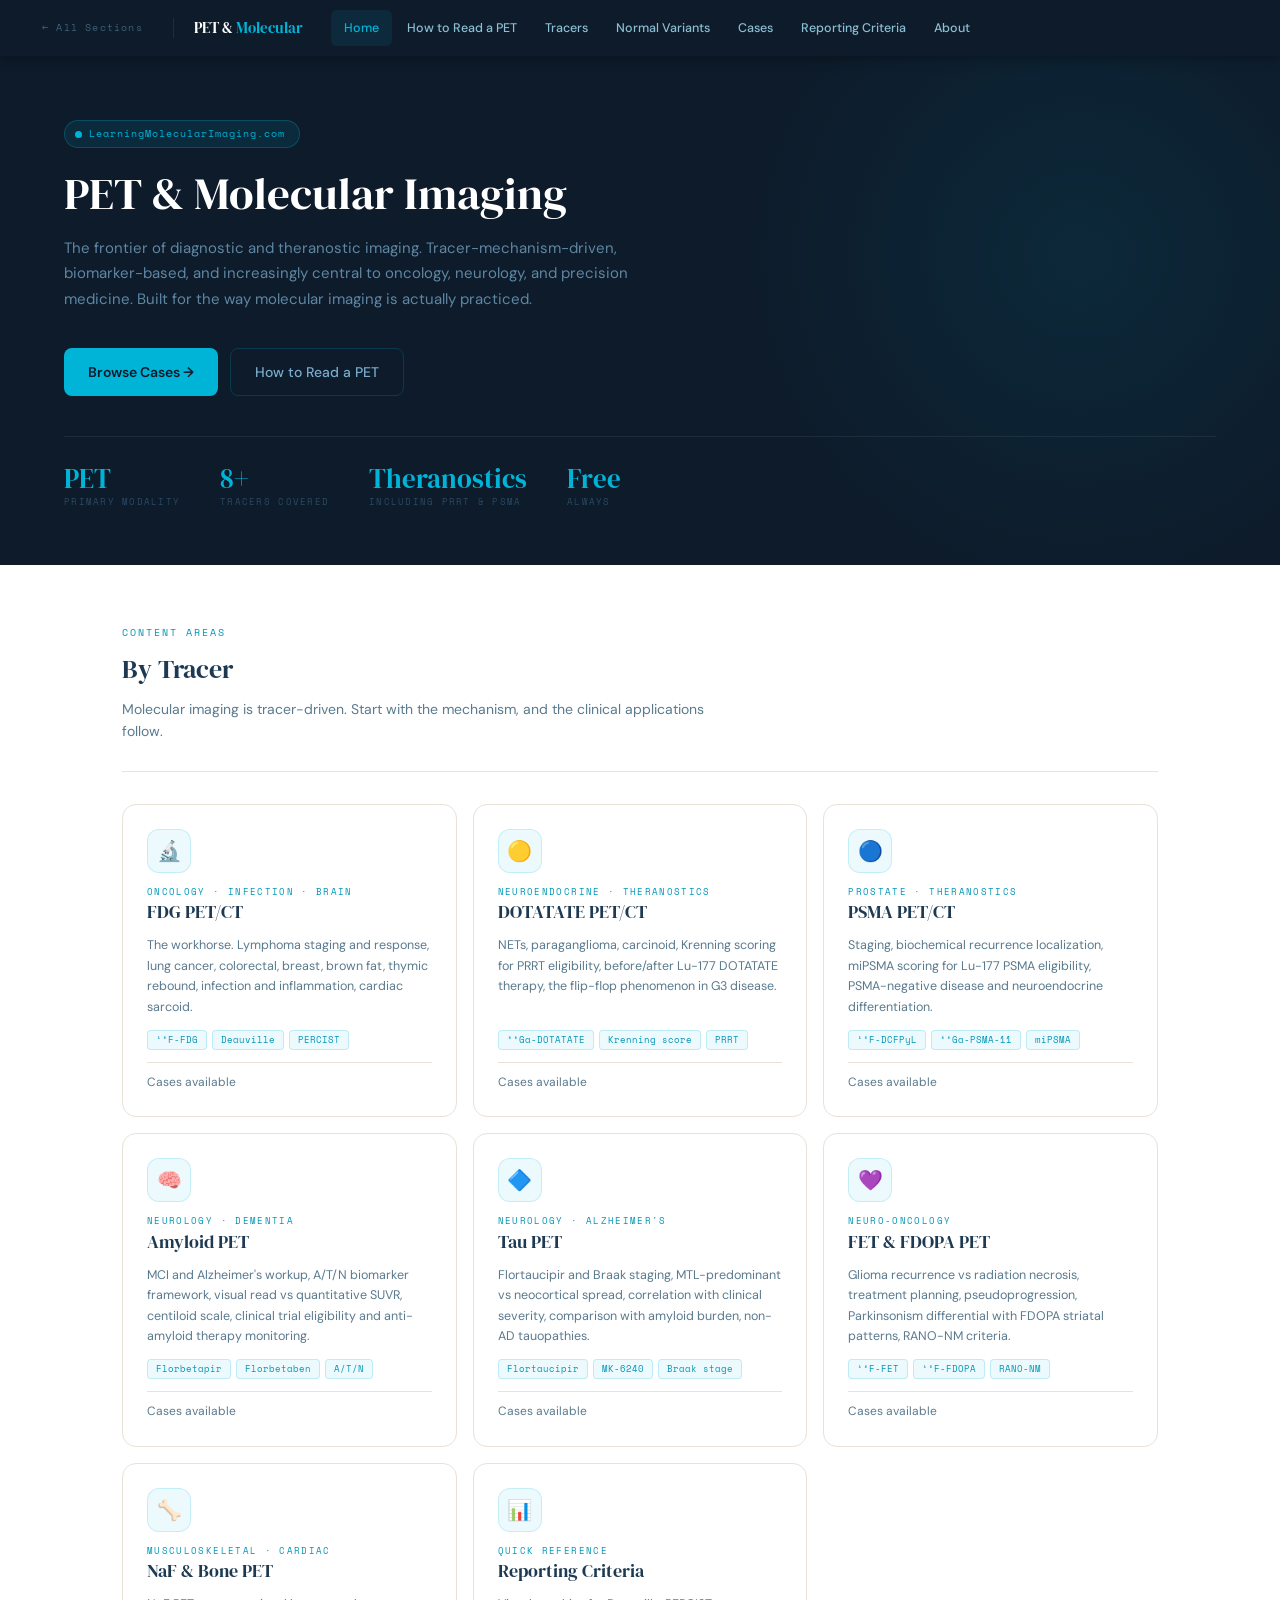
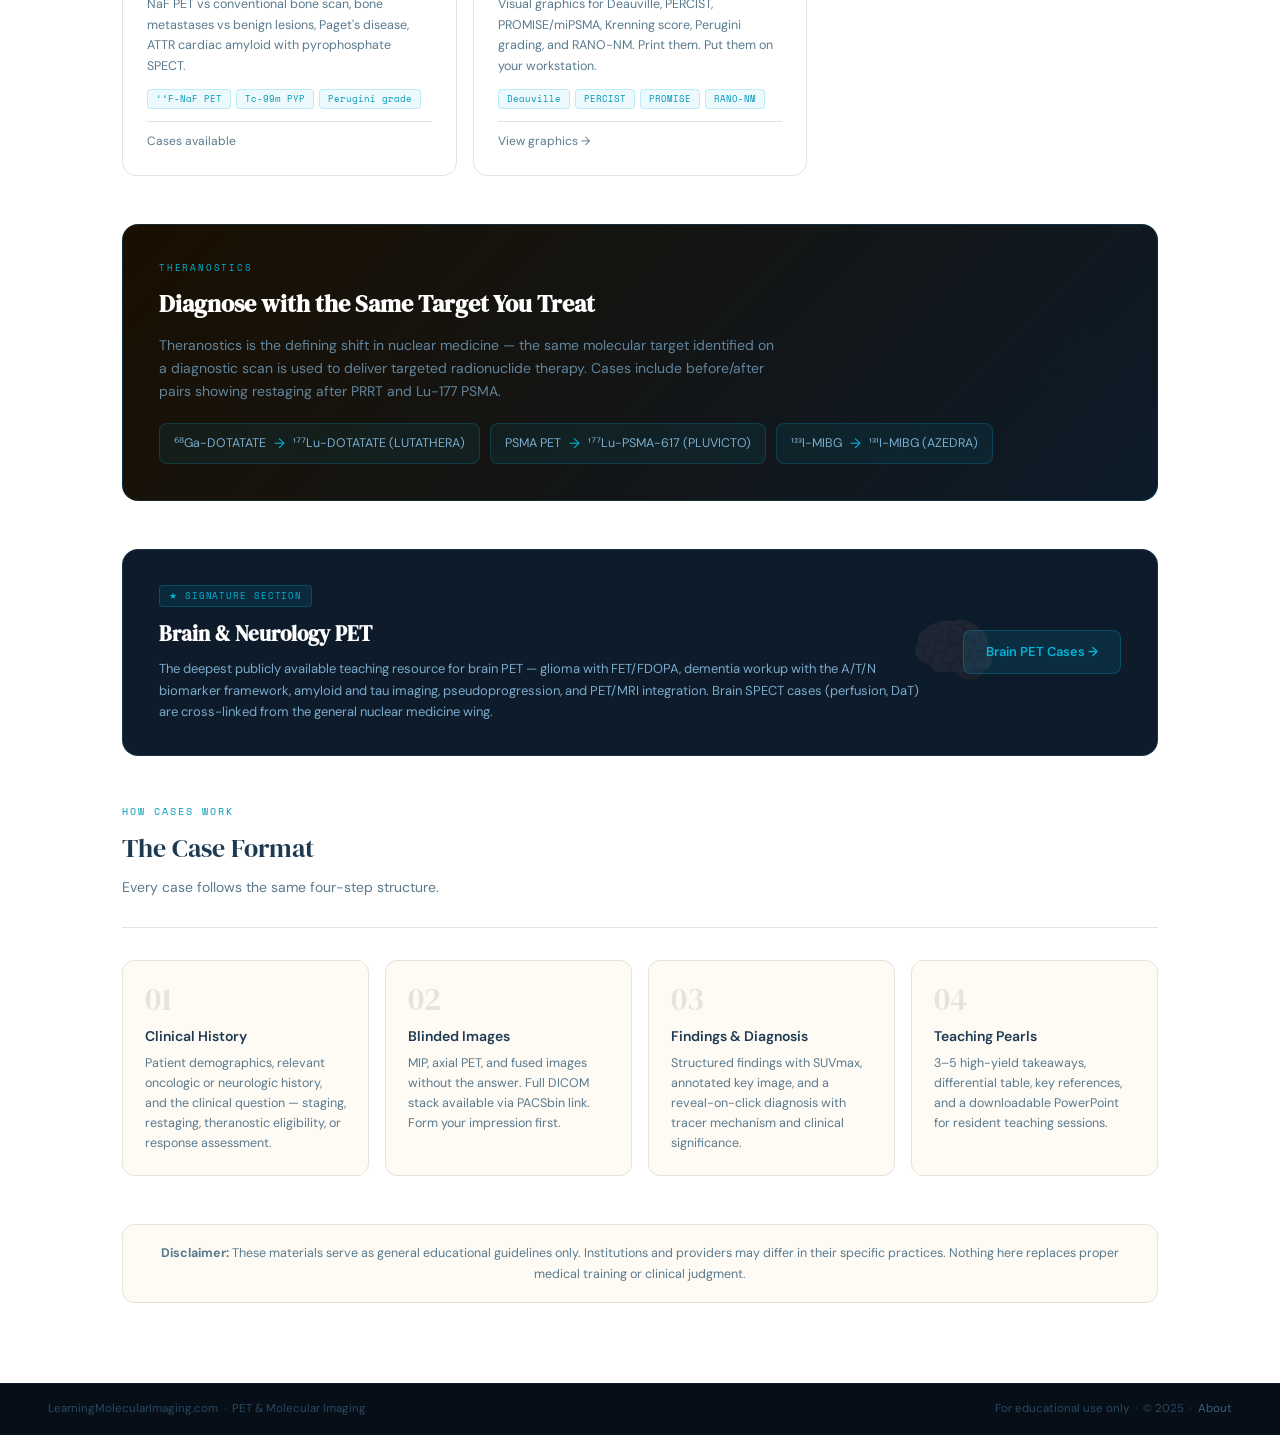
==== molecular/index.html @ b7104711 "new files" ====
<!DOCTYPE html>
<html lang="en">
<head>
<meta charset="UTF-8">
<meta name="viewport" content="width=device-width, initial-scale=1.0">
<title>PET & Molecular Imaging | LearningMolecularImaging.com</title>
<meta name="description" content="Case-based education in PET and molecular imaging — FDG, DOTATATE, PSMA, amyloid, tau, brain PET, and theranostics.">
<link href="https://fonts.googleapis.com/css2?family=DM+Serif+Display:ital@0;1&family=DM+Sans:ital,wght@0,300;0,400;0,500;0,600;1,300&family=Space+Mono:wght@400;700&display=swap" rel="stylesheet">
<style>
*, *::before, *::after { box-sizing: border-box; margin: 0; padding: 0; }

:root {
  --teal:   #00B4D8;
  --teal2:  #0096B7;
  --teal3:  #006E8A;
  --navy:   #0D1B2A;
  --navy2:  #0a1520;
  --white:  #FFFFFF;
  --off:    #FEFAF4;
  --slate:  #1E3A52;
  --mid:    #5A7A8E;
  --light:  #D1DDE6;
  --border: #E8E2D8;
  --teal:   #00B4D8;
}

body {
  font-family: 'DM Sans', sans-serif;
  background: var(--white);
  color: var(--slate);
  font-size: 15px;
  line-height: 1.6;
}

/* ── Nav ─────────────────────────────────────────────────── */
.nav {
  background: var(--navy);
  padding: 0 32px;
  display: flex;
  align-items: center;
  height: 56px;
  position: sticky;
  top: 0;
  z-index: 200;
  box-shadow: 0 2px 12px rgba(0,0,0,0.35);
}
.nav-back {
  font-family: 'Space Mono', monospace;
  font-size: 10px;
  letter-spacing: 0.12em;
  color: #3D6178;
  text-decoration: none;
  display: flex;
  align-items: center;
  gap: 6px;
  margin-right: 20px;
  padding: 6px 10px;
  border-radius: 6px;
  transition: color 0.15s, background 0.15s;
  white-space: nowrap;
}
.nav-back:hover { color: var(--teal); background: rgba(0,180,216,0.08); }
.nav-divider { width: 1px; height: 20px; background: rgba(255,255,255,0.08); margin-right: 20px; }
.nav-logo {
  font-family: 'DM Serif Display', serif;
  font-size: 15px;
  color: var(--white);
  text-decoration: none;
  margin-right: 28px;
  white-space: nowrap;
}
.nav-logo span { color: var(--teal); }
.nav-links { display: flex; list-style: none; gap: 2px; flex: 1; }
.nav-links a {
  display: block;
  padding: 8px 13px;
  font-size: 12.5px;
  font-weight: 500;
  color: #8BBFD4;
  text-decoration: none;
  border-radius: 6px;
  white-space: nowrap;
  transition: background 0.15s, color 0.15s;
}
.nav-links a:hover  { background: rgba(255,255,255,0.08); color: var(--white); }
.nav-links a.active { color: var(--teal); background: rgba(0,180,216,0.1); }

/* ── Hero ─────────────────────────────────────────────────── */
.hero {
  background: var(--navy);
  padding: 64px 64px 56px;
  position: relative;
  overflow: hidden;
}
.hero::before {
  content: '';
  position: absolute;
  width: 700px; height: 700px;
  border-radius: 50%;
  background: radial-gradient(circle, rgba(0,180,216,0.09) 0%, transparent 70%);
  right: -150px; top: -150px;
  pointer-events: none;
}

.hero-tag {
  display: inline-flex;
  align-items: center;
  gap: 7px;
  background: rgba(0,180,216,0.1);
  border: 1px solid rgba(0,180,216,0.25);
  border-radius: 100px;
  padding: 5px 14px 5px 10px;
  font-family: 'Space Mono', monospace;
  font-size: 10px;
  letter-spacing: 0.1em;
  color: var(--teal);
  margin-bottom: 20px;
}
.tag-dot {
  width: 7px; height: 7px;
  border-radius: 50%;
  background: var(--teal);
  animation: pulse 2.5s infinite;
}
@keyframes pulse { 0%,100%{opacity:1} 50%{opacity:0.3} }

.hero h1 {
  font-family: 'DM Serif Display', serif;
  font-size: clamp(2rem, 3.5vw, 3rem);
  font-weight: 400;
  color: var(--white);
  line-height: 1.15;
  margin-bottom: 16px;
  max-width: 660px;
}

.hero-sub {
  font-size: 15px;
  color: #7AABCC;
  opacity: 0.75;
  line-height: 1.7;
  margin-bottom: 36px;
  max-width: 580px;
}

.hero-ctas { display: flex; gap: 12px; flex-wrap: wrap; margin-bottom: 40px; }

.btn-primary {
  display: inline-flex;
  align-items: center;
  gap: 8px;
  background: var(--teal);
  color: var(--navy);
  padding: 12px 24px;
  border-radius: 8px;
  font-weight: 600;
  font-size: 14px;
  text-decoration: none;
  transition: background 0.15s, transform 0.15s;
}
.btn-primary:hover { background: #33CCEB; transform: translateY(-1px); }

.btn-secondary {
  display: inline-flex;
  align-items: center;
  gap: 8px;
  background: transparent;
  color: #7AABCC;
  padding: 12px 24px;
  border-radius: 8px;
  font-weight: 500;
  font-size: 14px;
  text-decoration: none;
  border: 1.5px solid rgba(0,180,216,0.2);
  transition: border-color 0.15s, color 0.15s;
}
.btn-secondary:hover { border-color: var(--teal); color: var(--white); }

.hero-stats {
  display: flex;
  gap: 40px;
  padding-top: 28px;
  border-top: 1px solid rgba(255,255,255,0.07);
  flex-wrap: wrap;
}
.stat-num {
  font-family: 'DM Serif Display', serif;
  font-size: 1.7rem;
  color: var(--teal);
  line-height: 1;
  margin-bottom: 2px;
}
.stat-label {
  font-family: 'Space Mono', monospace;
  font-size: 9px;
  letter-spacing: 0.14em;
  text-transform: uppercase;
  color: #2A4A62;
}

/* ── Content ──────────────────────────────────────────────── */
.content {
  max-width: 1100px;
  margin: 0 auto;
  padding: 60px 32px 80px;
}

.section-eyebrow {
  font-family: 'Space Mono', monospace;
  font-size: 10px;
  letter-spacing: 0.2em;
  text-transform: uppercase;
  color: var(--teal2);
  margin-bottom: 8px;
}
.section-title {
  font-family: 'DM Serif Display', serif;
  font-size: 1.6rem;
  font-weight: 400;
  color: var(--slate);
  margin-bottom: 8px;
}
.section-sub { font-size: 14px; color: var(--mid); margin-bottom: 28px; max-width: 600px; }
.section-rule { height: 1px; background: var(--border); margin-bottom: 32px; }

/* ── Tracer cards ─────────────────────────────────────────── */
.tracers-grid {
  display: grid;
  grid-template-columns: repeat(auto-fill, minmax(280px, 1fr));
  gap: 16px;
  margin-bottom: 48px;
}

.tracer-card {
  background: var(--white);
  border: 1.5px solid var(--border);
  border-radius: 14px;
  padding: 24px;
  text-decoration: none;
  color: inherit;
  display: flex;
  flex-direction: column;
  gap: 12px;
  transition: all 0.2s;
  position: relative;
  overflow: hidden;
}
.tracer-card::before {
  content: '';
  position: absolute;
  top: 0; left: 0; right: 0;
  height: 3px;
  background: var(--teal);
  opacity: 0;
  transition: opacity 0.2s;
}
.tracer-card:hover {
  transform: translateY(-2px);
  box-shadow: 0 6px 24px rgba(0,0,0,0.08);
  border-color: var(--teal);
}
.tracer-card:hover::before { opacity: 1; }

.tracer-icon {
  width: 44px; height: 44px;
  border-radius: 12px;
  background: rgba(0,180,216,0.07);
  border: 1px solid rgba(0,180,216,0.18);
  display: flex;
  align-items: center;
  justify-content: center;
  font-size: 20px;
}
.tracer-label {
  font-family: 'Space Mono', monospace;
  font-size: 9px;
  letter-spacing: 0.15em;
  text-transform: uppercase;
  color: var(--teal2);
  margin-bottom: 2px;
}
.tracer-name {
  font-family: 'DM Serif Display', serif;
  font-size: 1.1rem;
  color: var(--slate);
  line-height: 1.25;
}
.tracer-desc {
  font-size: 12.5px;
  color: var(--mid);
  line-height: 1.65;
  flex: 1;
}
.tracer-chips { display: flex; flex-wrap: wrap; gap: 5px; }
.chip {
  font-family: 'Space Mono', monospace;
  font-size: 9px;
  padding: 2px 8px;
  border-radius: 4px;
  background: rgba(0,180,216,0.07);
  color: var(--teal2);
  border: 1px solid rgba(0,180,216,0.2);
}
.tracer-footer {
  display: flex;
  justify-content: space-between;
  align-items: center;
  padding-top: 10px;
  border-top: 1px solid var(--border);
  font-size: 12px;
  color: var(--mid);
}
.tracer-arrow { color: var(--teal); opacity: 0; transition: opacity 0.2s, transform 0.2s; }
.tracer-card:hover .tracer-arrow { opacity: 1; transform: translateX(3px); }

/* ── Theranostics banner ──────────────────────────────────── */
.theranostics-banner {
  background: linear-gradient(135deg, #1a0f00 0%, #0D1B2A 100%);
  border-radius: 16px;
  padding: 36px;
  margin-bottom: 48px;
  border: 1px solid rgba(0,180,216,0.15);
  position: relative;
  overflow: hidden;
}
.theranostics-banner::after {
  content: '⚛';
  position: absolute;
  right: 36px; top: 50%;
  transform: translateY(-50%);
  font-size: 100px;
  opacity: 0.05;
  pointer-events: none;
}
.banner-eyebrow {
  font-family: 'Space Mono', monospace;
  font-size: 9px;
  letter-spacing: 0.2em;
  text-transform: uppercase;
  color: var(--teal);
  margin-bottom: 10px;
}
.theranostics-banner h3 {
  font-family: 'DM Serif Display', serif;
  font-size: 1.5rem;
  color: var(--white);
  margin-bottom: 10px;
}
.theranostics-banner p {
  font-size: 14px;
  color: #7AABCC;
  opacity: 0.75;
  line-height: 1.65;
  max-width: 620px;
  margin-bottom: 20px;
}
.theranostics-pairs {
  display: flex;
  flex-wrap: wrap;
  gap: 10px;
}
.pair-chip {
  display: flex;
  align-items: center;
  gap: 8px;
  background: rgba(0,180,216,0.08);
  border: 1px solid rgba(0,180,216,0.2);
  border-radius: 8px;
  padding: 8px 14px;
  font-size: 12.5px;
  color: #7AABCC;
}
.pair-arrow { color: var(--teal); font-size: 14px; }

/* ── Signature: Brain ─────────────────────────────────────── */
.brain-callout {
  background: var(--navy);
  border-radius: 16px;
  padding: 32px 36px;
  margin-bottom: 48px;
  display: grid;
  grid-template-columns: 1fr auto;
  gap: 24px;
  align-items: center;
  border: 1px solid rgba(125,211,252,0.12);
  position: relative;
  overflow: hidden;
}
.brain-callout::after {
  content: '🧠';
  position: absolute;
  right: 160px; top: 50%;
  transform: translateY(-50%);
  font-size: 70px;
  opacity: 0.07;
  pointer-events: none;
}
.brain-sig {
  display: inline-flex;
  align-items: center;
  gap: 5px;
  background: rgba(0,180,216,0.1);
  border: 1px solid rgba(0,180,216,0.25);
  color: var(--teal);
  font-family: 'Space Mono', monospace;
  font-size: 9px;
  letter-spacing: 0.1em;
  text-transform: uppercase;
  padding: 3px 9px;
  border-radius: 4px;
  margin-bottom: 10px;
}
.brain-callout h3 {
  font-family: 'DM Serif Display', serif;
  font-size: 1.3rem;
  color: var(--white);
  margin-bottom: 8px;
}
.brain-callout p { font-size: 13px; color: #7AABCC; line-height: 1.65; }
.brain-btn {
  display: inline-flex;
  align-items: center;
  gap: 8px;
  background: rgba(0,180,216,0.12);
  border: 1px solid rgba(0,180,216,0.25);
  color: var(--teal);
  padding: 11px 22px;
  border-radius: 8px;
  font-size: 13px;
  font-weight: 600;
  text-decoration: none;
  white-space: nowrap;
  flex-shrink: 0;
  transition: background 0.15s;
}
.brain-btn:hover { background: rgba(0,180,216,0.22); }

/* ── How it works ─────────────────────────────────────────── */
.how-grid {
  display: grid;
  grid-template-columns: repeat(4, 1fr);
  gap: 16px;
  margin-bottom: 48px;
}
.how-card {
  background: var(--off);
  border: 1px solid var(--border);
  border-radius: 12px;
  padding: 22px;
}
.how-num {
  font-family: 'DM Serif Display', serif;
  font-size: 2rem;
  color: var(--border);
  line-height: 1;
  margin-bottom: 10px;
}
.how-title { font-size: 14px; font-weight: 600; color: var(--slate); margin-bottom: 6px; }
.how-desc { font-size: 12.5px; color: var(--mid); line-height: 1.6; }

/* ── Disclaimer + footer ──────────────────────────────────── */
.disclaimer {
  background: var(--off);
  border: 1px solid var(--border);
  border-radius: 12px;
  padding: 18px 24px;
  font-size: 12.5px;
  color: var(--mid);
  line-height: 1.65;
  text-align: center;
}
.footer {
  background: #060e17;
  padding: 16px 48px;
  font-size: 11.5px;
  color: #2A4A62;
  border-top: 1px solid #0d1b2a;
  display: flex;
  justify-content: space-between;
  align-items: center;
  flex-wrap: wrap;
  gap: 8px;
}
.footer a { color: #3D6178; text-decoration: none; }
.footer a:hover { color: var(--teal); }

@media (max-width: 780px) {
  .hero { padding: 48px 20px 40px; }
  .content { padding: 40px 16px 60px; }
  .how-grid { grid-template-columns: 1fr 1fr; }
  .brain-callout { grid-template-columns: 1fr; }
  .nav-links { display: none; }
}
</style>
</head>
<body>

<!-- Nav -->
<nav class="nav">
  <a href="../index.html" class="nav-back">← All Sections</a>
  <div class="nav-divider"></div>
  <a href="index.html" class="nav-logo">PET &amp; <span>Molecular</span></a>
  <ul class="nav-links">
    <li><a href="index.html" class="active">Home</a></li>
    <li><a href="how-to-read-a-pet.html">How to Read a PET</a></li>
    <li><a href="tracers.html">Tracers</a></li>
    <li><a href="normal-variants.html">Normal Variants</a></li>
    <li><a href="cases/index.html">Cases</a></li>
    <li><a href="reporting-criteria.html">Reporting Criteria</a></li>
    <li><a href="../about.html">About</a></li>
  </ul>
</nav>

<!-- Hero -->
<div class="hero">
  <div class="hero-tag">
    <span class="tag-dot"></span>
    LearningMolecularImaging.com
  </div>
  <h1>PET &amp; Molecular Imaging</h1>
  <p class="hero-sub">
    The frontier of diagnostic and theranostic imaging. Tracer-mechanism-driven,
    biomarker-based, and increasingly central to oncology, neurology, and precision medicine.
    Built for the way molecular imaging is actually practiced.
  </p>
  <div class="hero-ctas">
    <a href="cases/index.html" class="btn-primary">Browse Cases →</a>
    <a href="how-to-read-a-pet.html" class="btn-secondary">How to Read a PET</a>
  </div>
  <div class="hero-stats">
    <div>
      <div class="stat-num">PET</div>
      <div class="stat-label">Primary modality</div>
    </div>
    <div>
      <div class="stat-num">8+</div>
      <div class="stat-label">Tracers covered</div>
    </div>
    <div>
      <div class="stat-num">Theranostics</div>
      <div class="stat-label">Including PRRT &amp; PSMA</div>
    </div>
    <div>
      <div class="stat-num">Free</div>
      <div class="stat-label">Always</div>
    </div>
  </div>
</div>

<!-- Content -->
<div class="content">

  <!-- Tracers -->
  <div class="section-eyebrow">Content Areas</div>
  <div class="section-title">By Tracer</div>
  <p class="section-sub">Molecular imaging is tracer-driven. Start with the mechanism, and the clinical applications follow.</p>
  <div class="section-rule"></div>

  <div class="tracers-grid">

    <a href="cases/index.html?tracer=FDG" class="tracer-card">
      <div class="tracer-icon">🔬</div>
      <div>
        <div class="tracer-label">Oncology · Infection · Brain</div>
        <div class="tracer-name">FDG PET/CT</div>
      </div>
      <div class="tracer-desc">The workhorse. Lymphoma staging and response, lung cancer, colorectal, breast, brown fat, thymic rebound, infection and inflammation, cardiac sarcoid.</div>
      <div class="tracer-chips">
        <span class="chip">¹⁸F-FDG</span>
        <span class="chip">Deauville</span>
        <span class="chip">PERCIST</span>
      </div>
      <div class="tracer-footer">
        <span>Cases available</span>
        <span class="tracer-arrow">→</span>
      </div>
    </a>

    <a href="cases/index.html?tracer=DOTATATE" class="tracer-card">
      <div class="tracer-icon">🟡</div>
      <div>
        <div class="tracer-label">Neuroendocrine · Theranostics</div>
        <div class="tracer-name">DOTATATE PET/CT</div>
      </div>
      <div class="tracer-desc">NETs, paraganglioma, carcinoid, Krenning scoring for PRRT eligibility, before/after Lu-177 DOTATATE therapy, the flip-flop phenomenon in G3 disease.</div>
      <div class="tracer-chips">
        <span class="chip">⁶⁸Ga-DOTATATE</span>
        <span class="chip">Krenning score</span>
        <span class="chip">PRRT</span>
      </div>
      <div class="tracer-footer">
        <span>Cases available</span>
        <span class="tracer-arrow">→</span>
      </div>
    </a>

    <a href="cases/index.html?tracer=PSMA" class="tracer-card">
      <div class="tracer-icon">🔵</div>
      <div>
        <div class="tracer-label">Prostate · Theranostics</div>
        <div class="tracer-name">PSMA PET/CT</div>
      </div>
      <div class="tracer-desc">Staging, biochemical recurrence localization, miPSMA scoring for Lu-177 PSMA eligibility, PSMA-negative disease and neuroendocrine differentiation.</div>
      <div class="tracer-chips">
        <span class="chip">¹⁸F-DCFPyL</span>
        <span class="chip">⁶⁸Ga-PSMA-11</span>
        <span class="chip">miPSMA</span>
      </div>
      <div class="tracer-footer">
        <span>Cases available</span>
        <span class="tracer-arrow">→</span>
      </div>
    </a>

    <a href="cases/index.html?tracer=Amyloid" class="tracer-card">
      <div class="tracer-icon">🧠</div>
      <div>
        <div class="tracer-label">Neurology · Dementia</div>
        <div class="tracer-name">Amyloid PET</div>
      </div>
      <div class="tracer-desc">MCI and Alzheimer's workup, A/T/N biomarker framework, visual read vs quantitative SUVR, centiloid scale, clinical trial eligibility and anti-amyloid therapy monitoring.</div>
      <div class="tracer-chips">
        <span class="chip">Florbetapir</span>
        <span class="chip">Florbetaben</span>
        <span class="chip">A/T/N</span>
      </div>
      <div class="tracer-footer">
        <span>Cases available</span>
        <span class="tracer-arrow">→</span>
      </div>
    </a>

    <a href="cases/index.html?tracer=Tau" class="tracer-card">
      <div class="tracer-icon">🔷</div>
      <div>
        <div class="tracer-label">Neurology · Alzheimer's</div>
        <div class="tracer-name">Tau PET</div>
      </div>
      <div class="tracer-desc">Flortaucipir and Braak staging, MTL-predominant vs neocortical spread, correlation with clinical severity, comparison with amyloid burden, non-AD tauopathies.</div>
      <div class="tracer-chips">
        <span class="chip">Flortaucipir</span>
        <span class="chip">MK-6240</span>
        <span class="chip">Braak stage</span>
      </div>
      <div class="tracer-footer">
        <span>Cases available</span>
        <span class="tracer-arrow">→</span>
      </div>
    </a>

    <a href="cases/index.html?tracer=FET" class="tracer-card">
      <div class="tracer-icon">💜</div>
      <div>
        <div class="tracer-label">Neuro-oncology</div>
        <div class="tracer-name">FET &amp; FDOPA PET</div>
      </div>
      <div class="tracer-desc">Glioma recurrence vs radiation necrosis, treatment planning, pseudoprogression, Parkinsonism differential with FDOPA striatal patterns, RANO-NM criteria.</div>
      <div class="tracer-chips">
        <span class="chip">¹⁸F-FET</span>
        <span class="chip">¹⁸F-FDOPA</span>
        <span class="chip">RANO-NM</span>
      </div>
      <div class="tracer-footer">
        <span>Cases available</span>
        <span class="tracer-arrow">→</span>
      </div>
    </a>

    <a href="cases/index.html?tracer=NaF" class="tracer-card">
      <div class="tracer-icon">🦴</div>
      <div>
        <div class="tracer-label">Musculoskeletal · Cardiac</div>
        <div class="tracer-name">NaF &amp; Bone PET</div>
      </div>
      <div class="tracer-desc">NaF PET vs conventional bone scan, bone metastases vs benign lesions, Paget's disease, ATTR cardiac amyloid with pyrophosphate SPECT.</div>
      <div class="tracer-chips">
        <span class="chip">¹⁸F-NaF PET</span>
        <span class="chip">Tc-99m PYP</span>
        <span class="chip">Perugini grade</span>
      </div>
      <div class="tracer-footer">
        <span>Cases available</span>
        <span class="tracer-arrow">→</span>
      </div>
    </a>

    <a href="reporting-criteria.html" class="tracer-card">
      <div class="tracer-icon">📊</div>
      <div>
        <div class="tracer-label">Quick Reference</div>
        <div class="tracer-name">Reporting Criteria</div>
      </div>
      <div class="tracer-desc">Visual graphics for Deauville, PERCIST, PROMISE/miPSMA, Krenning score, Perugini grading, and RANO-NM. Print them. Put them on your workstation.</div>
      <div class="tracer-chips">
        <span class="chip">Deauville</span>
        <span class="chip">PERCIST</span>
        <span class="chip">PROMISE</span>
        <span class="chip">RANO-NM</span>
      </div>
      <div class="tracer-footer">
        <span>View graphics →</span>
        <span class="tracer-arrow">→</span>
      </div>
    </a>

  </div>

  <!-- Theranostics banner -->
  <div class="theranostics-banner">
    <div class="banner-eyebrow">Theranostics</div>
    <h3>Diagnose with the Same Target You Treat</h3>
    <p>Theranostics is the defining shift in nuclear medicine — the same molecular target identified on a diagnostic scan is used to deliver targeted radionuclide therapy. Cases include before/after pairs showing restaging after PRRT and Lu-177 PSMA.</p>
    <div class="theranostics-pairs">
      <div class="pair-chip">⁶⁸Ga-DOTATATE <span class="pair-arrow">→</span> ¹⁷⁷Lu-DOTATATE (LUTATHERA)</div>
      <div class="pair-chip">PSMA PET <span class="pair-arrow">→</span> ¹⁷⁷Lu-PSMA-617 (PLUVICTO)</div>
      <div class="pair-chip">¹²³I-MIBG <span class="pair-arrow">→</span> ¹³¹I-MIBG (AZEDRA)</div>
    </div>
  </div>

  <!-- Brain signature -->
  <div class="brain-callout">
    <div>
      <div class="brain-sig">★ Signature Section</div>
      <h3>Brain &amp; Neurology PET</h3>
      <p>The deepest publicly available teaching resource for brain PET — glioma with FET/FDOPA, dementia workup with the A/T/N biomarker framework, amyloid and tau imaging, pseudoprogression, and PET/MRI integration. Brain SPECT cases (perfusion, DaT) are cross-linked from the general nuclear medicine wing.</p>
    </div>
    <a href="cases/index.html?system=Neurology" class="brain-btn">Brain PET Cases →</a>
  </div>

  <!-- How it works -->
  <div class="section-eyebrow">How Cases Work</div>
  <div class="section-title">The Case Format</div>
  <p class="section-sub">Every case follows the same four-step structure.</p>
  <div class="section-rule"></div>

  <div class="how-grid">
    <div class="how-card">
      <div class="how-num">01</div>
      <div class="how-title">Clinical History</div>
      <div class="how-desc">Patient demographics, relevant oncologic or neurologic history, and the clinical question — staging, restaging, theranostic eligibility, or response assessment.</div>
    </div>
    <div class="how-card">
      <div class="how-num">02</div>
      <div class="how-title">Blinded Images</div>
      <div class="how-desc">MIP, axial PET, and fused images without the answer. Full DICOM stack available via PACSbin link. Form your impression first.</div>
    </div>
    <div class="how-card">
      <div class="how-num">03</div>
      <div class="how-title">Findings &amp; Diagnosis</div>
      <div class="how-desc">Structured findings with SUVmax, annotated key image, and a reveal-on-click diagnosis with tracer mechanism and clinical significance.</div>
    </div>
    <div class="how-card">
      <div class="how-num">04</div>
      <div class="how-title">Teaching Pearls</div>
      <div class="how-desc">3–5 high-yield takeaways, differential table, key references, and a downloadable PowerPoint for resident teaching sessions.</div>
    </div>
  </div>

  <div class="disclaimer">
    <strong>Disclaimer:</strong> These materials serve as general educational guidelines only.
    Institutions and providers may differ in their specific practices.
    Nothing here replaces proper medical training or clinical judgment.
  </div>

</div>

<!-- Footer -->
<div class="footer">
  <span>LearningMolecularImaging.com &nbsp;·&nbsp; PET &amp; Molecular Imaging</span>
  <span>For educational use only &nbsp;·&nbsp; © 2025 &nbsp;·&nbsp; <a href="../about.html">About</a></span>
</div>

</body>
</html>
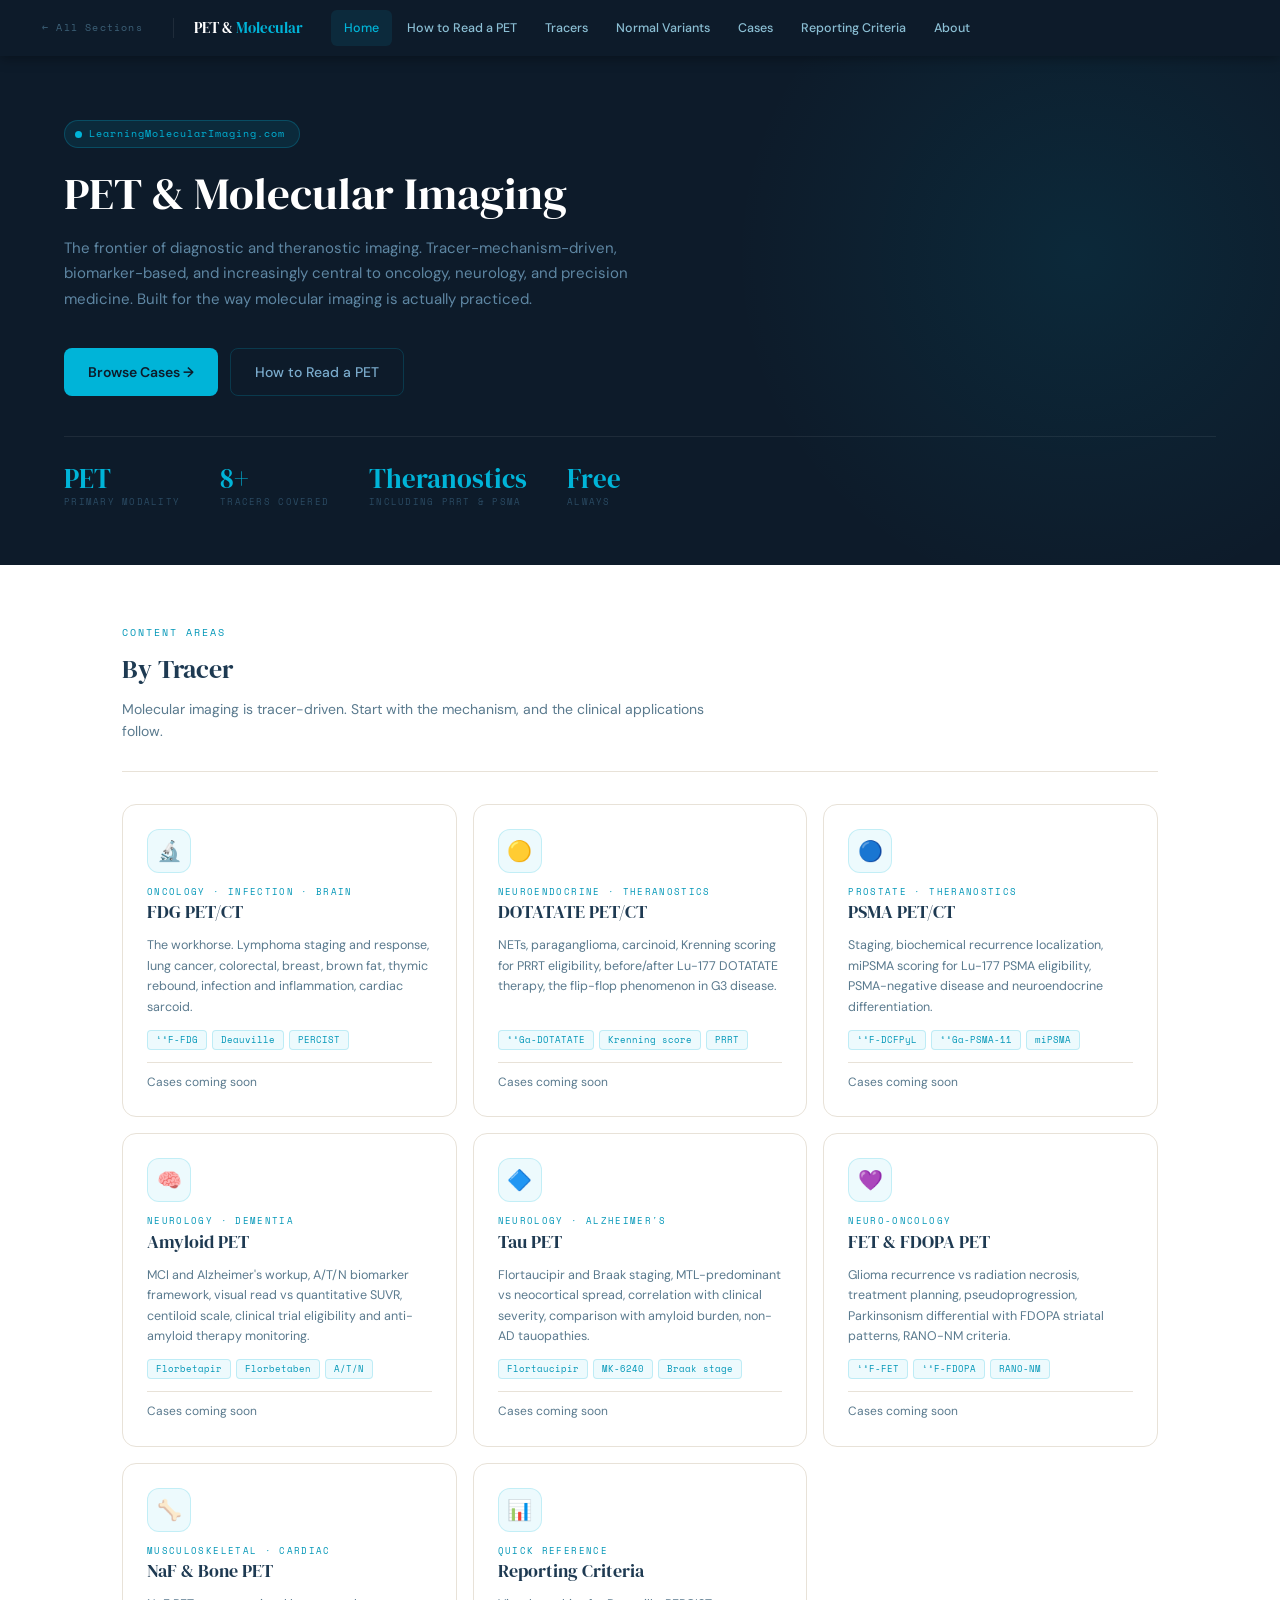
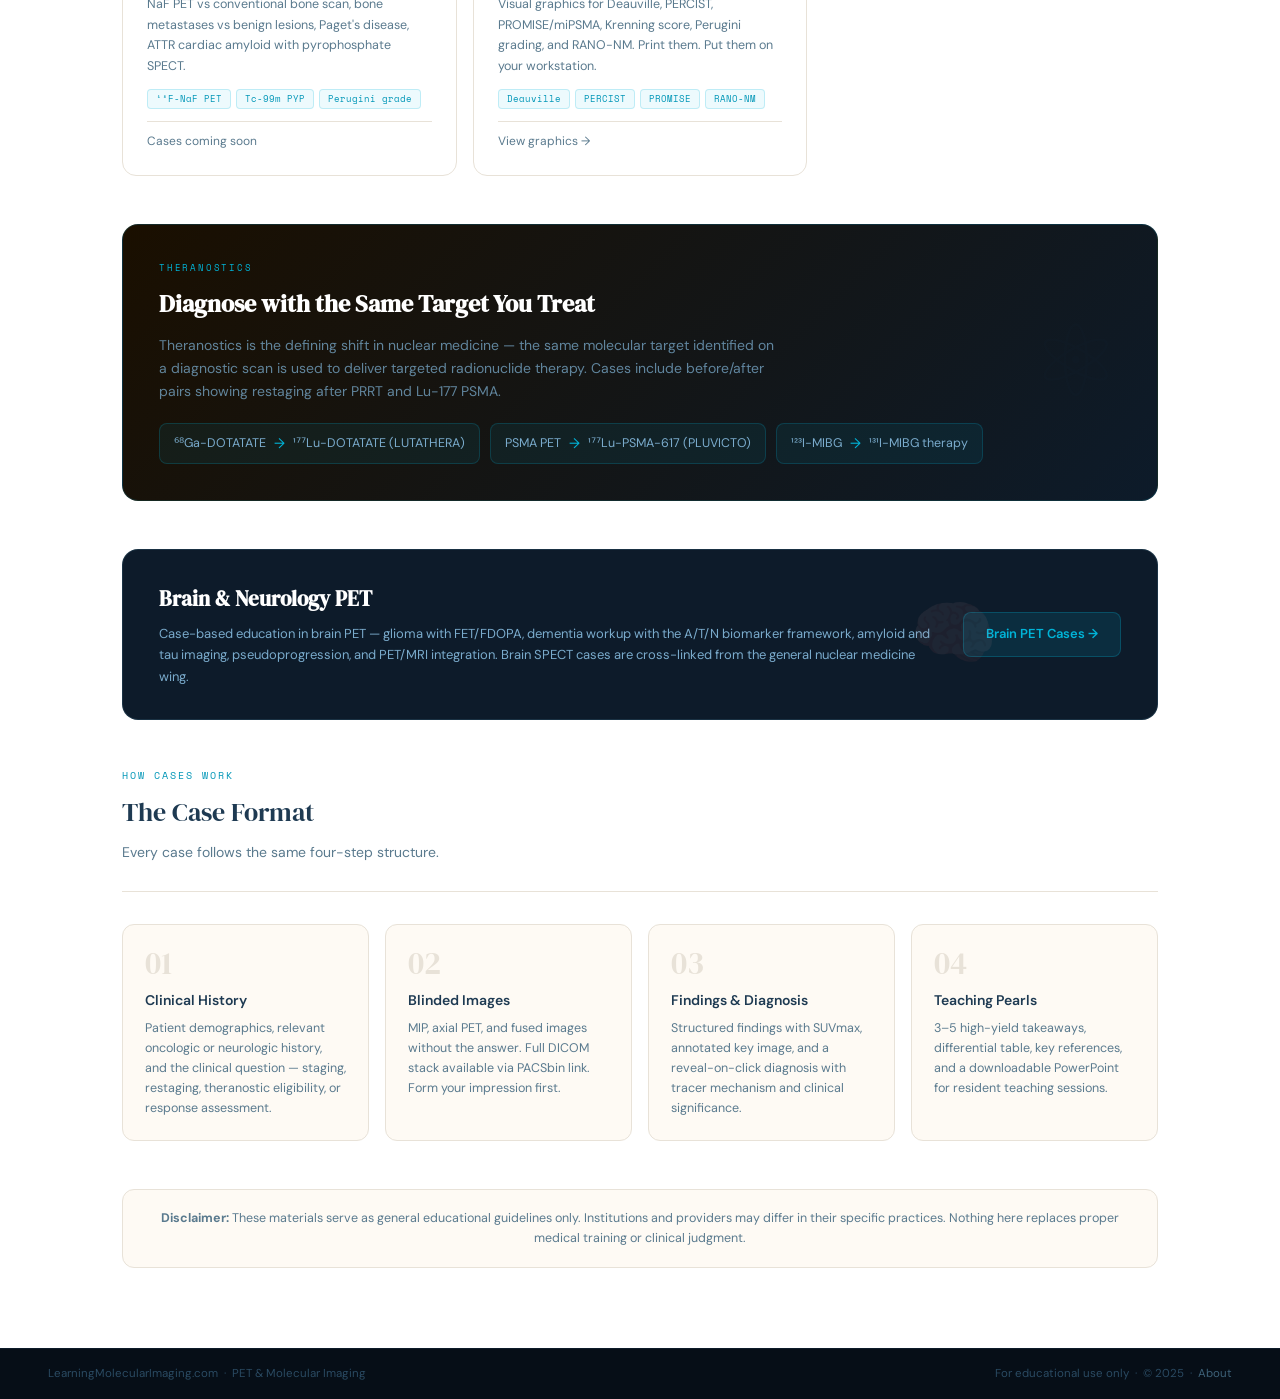
==== commit fbe5ada8: "updated" ====
--- a/molecular/index.html
+++ b/molecular/index.html
@@ -571,7 +571,7 @@
         <span class="chip">PERCIST</span>
       </div>
       <div class="tracer-footer">
-        <span>Cases available</span>
+        <span>Cases coming soon</span>
         <span class="tracer-arrow">→</span>
       </div>
     </a>
@@ -589,7 +589,7 @@
         <span class="chip">PRRT</span>
       </div>
       <div class="tracer-footer">
-        <span>Cases available</span>
+        <span>Cases coming soon</span>
         <span class="tracer-arrow">→</span>
       </div>
     </a>
@@ -607,7 +607,7 @@
         <span class="chip">miPSMA</span>
       </div>
       <div class="tracer-footer">
-        <span>Cases available</span>
+        <span>Cases coming soon</span>
         <span class="tracer-arrow">→</span>
       </div>
     </a>
@@ -625,7 +625,7 @@
         <span class="chip">A/T/N</span>
       </div>
       <div class="tracer-footer">
-        <span>Cases available</span>
+        <span>Cases coming soon</span>
         <span class="tracer-arrow">→</span>
       </div>
     </a>
@@ -643,7 +643,7 @@
         <span class="chip">Braak stage</span>
       </div>
       <div class="tracer-footer">
-        <span>Cases available</span>
+        <span>Cases coming soon</span>
         <span class="tracer-arrow">→</span>
       </div>
     </a>
@@ -661,7 +661,7 @@
         <span class="chip">RANO-NM</span>
       </div>
       <div class="tracer-footer">
-        <span>Cases available</span>
+        <span>Cases coming soon</span>
         <span class="tracer-arrow">→</span>
       </div>
     </a>
@@ -679,7 +679,7 @@
         <span class="chip">Perugini grade</span>
       </div>
       <div class="tracer-footer">
-        <span>Cases available</span>
+        <span>Cases coming soon</span>
         <span class="tracer-arrow">→</span>
       </div>
     </a>
@@ -713,16 +713,16 @@
     <div class="theranostics-pairs">
       <div class="pair-chip">⁶⁸Ga-DOTATATE <span class="pair-arrow">→</span> ¹⁷⁷Lu-DOTATATE (LUTATHERA)</div>
       <div class="pair-chip">PSMA PET <span class="pair-arrow">→</span> ¹⁷⁷Lu-PSMA-617 (PLUVICTO)</div>
-      <div class="pair-chip">¹²³I-MIBG <span class="pair-arrow">→</span> ¹³¹I-MIBG (AZEDRA)</div>
+      <div class="pair-chip">¹²³I-MIBG <span class="pair-arrow">→</span> ¹³¹I-MIBG therapy</div>
     </div>
   </div>
 
   <!-- Brain signature -->
   <div class="brain-callout">
     <div>
-      <div class="brain-sig">★ Signature Section</div>
+      
       <h3>Brain &amp; Neurology PET</h3>
-      <p>The deepest publicly available teaching resource for brain PET — glioma with FET/FDOPA, dementia workup with the A/T/N biomarker framework, amyloid and tau imaging, pseudoprogression, and PET/MRI integration. Brain SPECT cases (perfusion, DaT) are cross-linked from the general nuclear medicine wing.</p>
+      <p>Case-based education in brain PET — glioma with FET/FDOPA, dementia workup with the A/T/N biomarker framework, amyloid and tau imaging, pseudoprogression, and PET/MRI integration. Brain SPECT cases are cross-linked from the general nuclear medicine wing.</p>
     </div>
     <a href="cases/index.html?system=Neurology" class="brain-btn">Brain PET Cases →</a>
   </div>
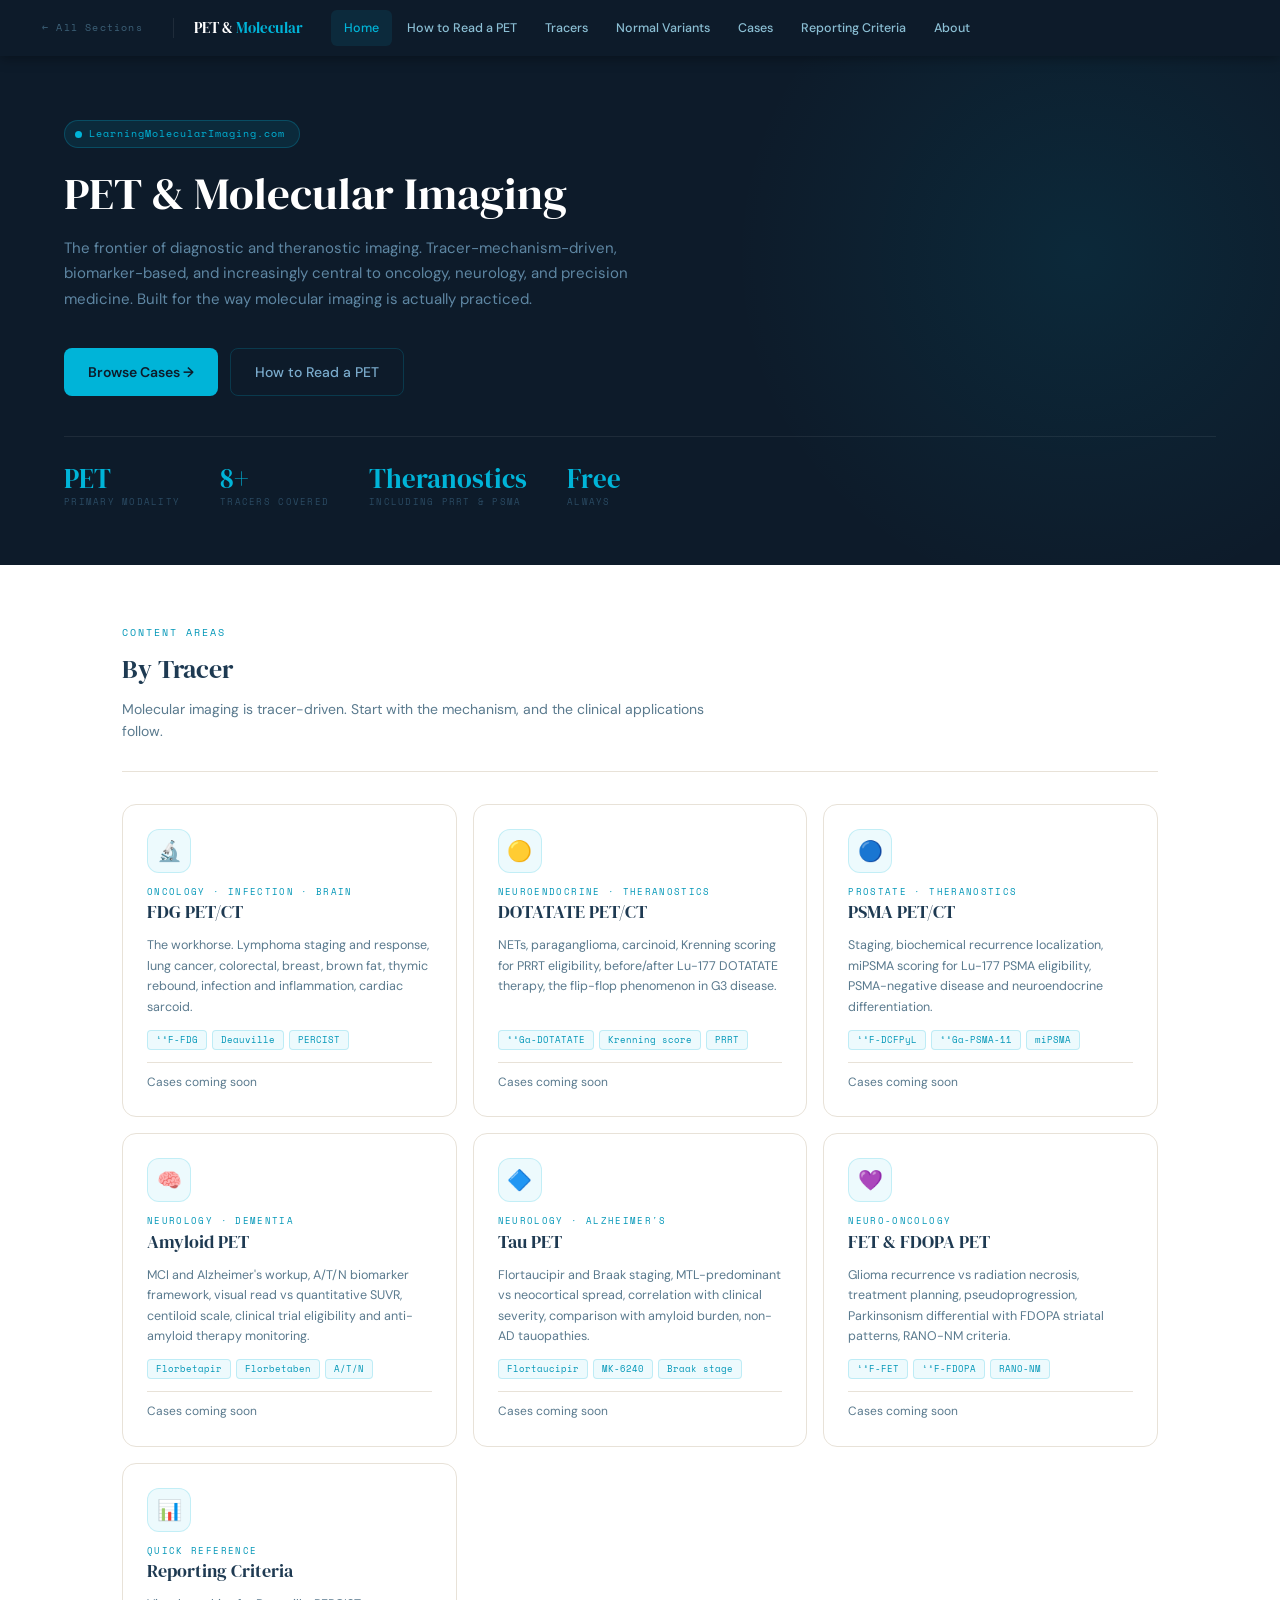
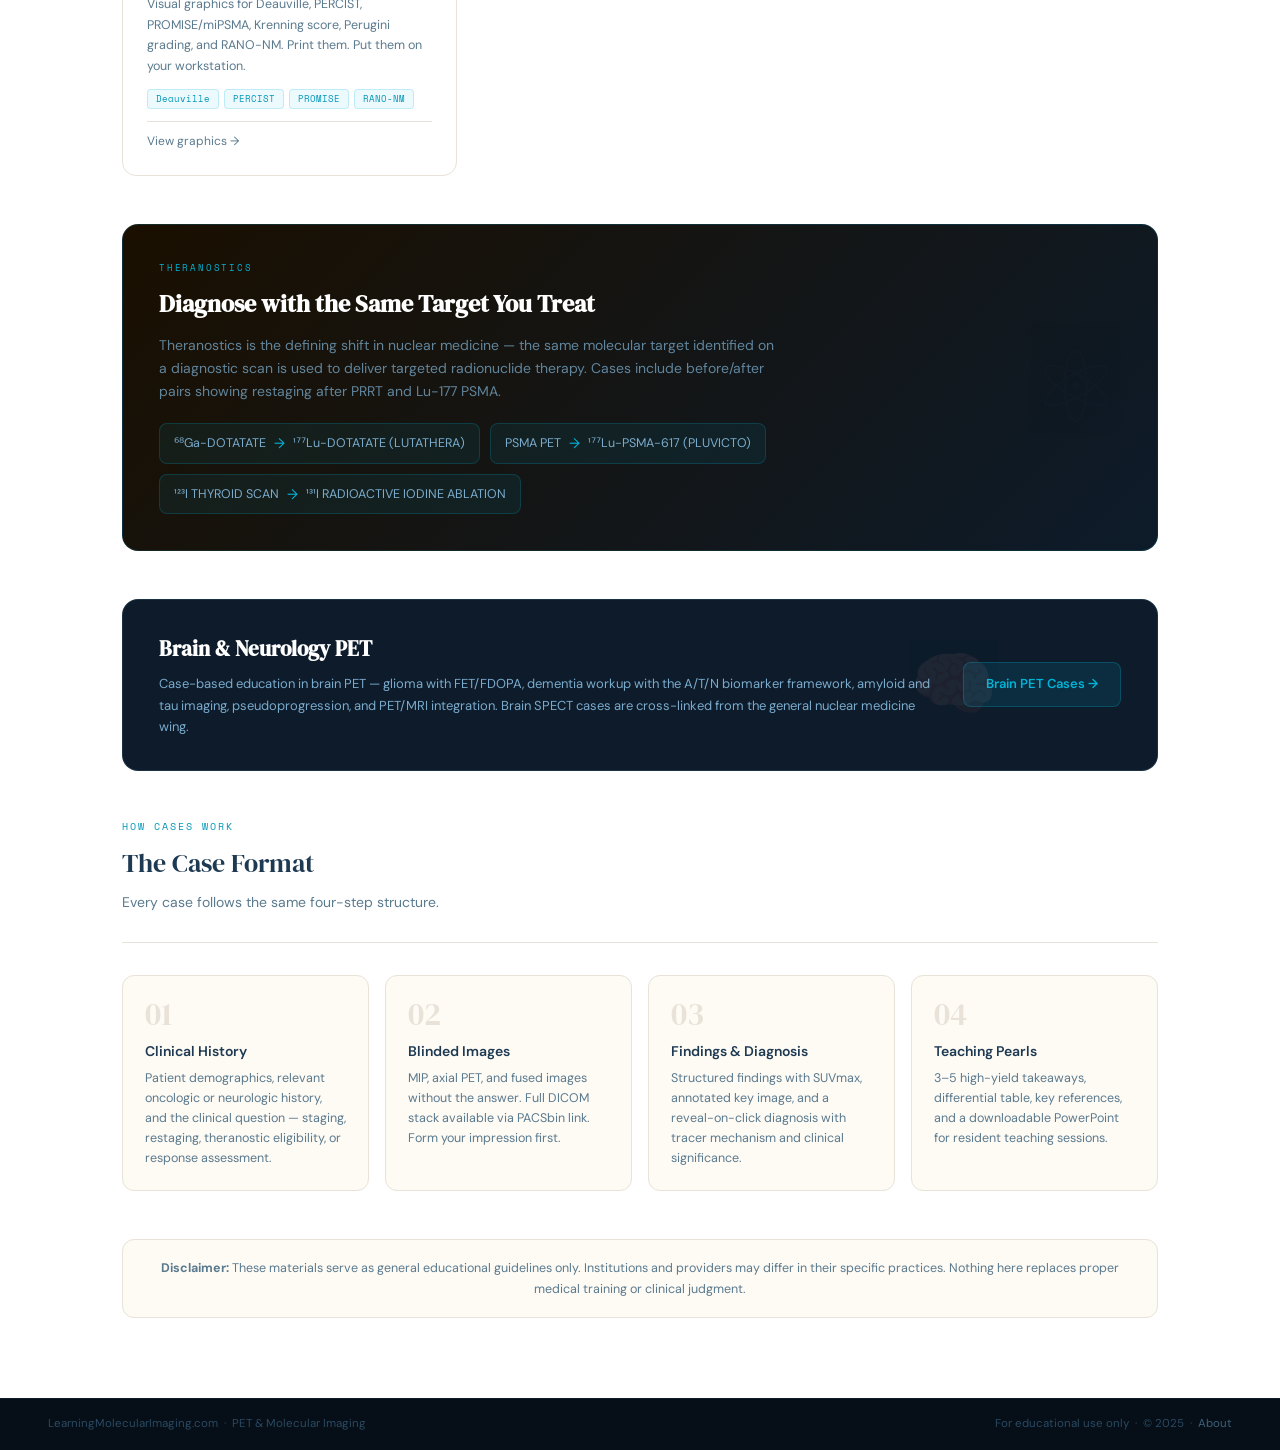
==== commit 30c2be6e: "Update index.html dleeted naf" ====
--- a/molecular/index.html
+++ b/molecular/index.html
@@ -8,7 +8,7 @@
 <link href="https://fonts.googleapis.com/css2?family=DM+Serif+Display:ital@0;1&family=DM+Sans:ital,wght@0,300;0,400;0,500;0,600;1,300&family=Space+Mono:wght@400;700&display=swap" rel="stylesheet">
 <style>
 *, *::before, *::after { box-sizing: border-box; margin: 0; padding: 0; }
-
+ 
 :root {
   --teal:   #00B4D8;
   --teal2:  #0096B7;
@@ -23,7 +23,7 @@
   --border: #E8E2D8;
   --teal:   #00B4D8;
 }
-
+ 
 body {
   font-family: 'DM Sans', sans-serif;
   background: var(--white);
@@ -31,7 +31,7 @@
   font-size: 15px;
   line-height: 1.6;
 }
-
+ 
 /* ── Nav ─────────────────────────────────────────────────── */
 .nav {
   background: var(--navy);
@@ -84,7 +84,7 @@
 }
 .nav-links a:hover  { background: rgba(255,255,255,0.08); color: var(--white); }
 .nav-links a.active { color: var(--teal); background: rgba(0,180,216,0.1); }
-
+ 
 /* ── Hero ─────────────────────────────────────────────────── */
 .hero {
   background: var(--navy);
@@ -101,7 +101,7 @@
   right: -150px; top: -150px;
   pointer-events: none;
 }
-
+ 
 .hero-tag {
   display: inline-flex;
   align-items: center;
@@ -123,7 +123,7 @@
   animation: pulse 2.5s infinite;
 }
 @keyframes pulse { 0%,100%{opacity:1} 50%{opacity:0.3} }
-
+ 
 .hero h1 {
   font-family: 'DM Serif Display', serif;
   font-size: clamp(2rem, 3.5vw, 3rem);
@@ -133,7 +133,7 @@
   margin-bottom: 16px;
   max-width: 660px;
 }
-
+ 
 .hero-sub {
   font-size: 15px;
   color: #7AABCC;
@@ -142,9 +142,9 @@
   margin-bottom: 36px;
   max-width: 580px;
 }
-
+ 
 .hero-ctas { display: flex; gap: 12px; flex-wrap: wrap; margin-bottom: 40px; }
-
+ 
 .btn-primary {
   display: inline-flex;
   align-items: center;
@@ -159,7 +159,7 @@
   transition: background 0.15s, transform 0.15s;
 }
 .btn-primary:hover { background: #33CCEB; transform: translateY(-1px); }
-
+ 
 .btn-secondary {
   display: inline-flex;
   align-items: center;
@@ -175,7 +175,7 @@
   transition: border-color 0.15s, color 0.15s;
 }
 .btn-secondary:hover { border-color: var(--teal); color: var(--white); }
-
+ 
 .hero-stats {
   display: flex;
   gap: 40px;
@@ -197,14 +197,14 @@
   text-transform: uppercase;
   color: #2A4A62;
 }
-
+ 
 /* ── Content ──────────────────────────────────────────────── */
 .content {
   max-width: 1100px;
   margin: 0 auto;
   padding: 60px 32px 80px;
 }
-
+ 
 .section-eyebrow {
   font-family: 'Space Mono', monospace;
   font-size: 10px;
@@ -222,7 +222,7 @@
 }
 .section-sub { font-size: 14px; color: var(--mid); margin-bottom: 28px; max-width: 600px; }
 .section-rule { height: 1px; background: var(--border); margin-bottom: 32px; }
-
+ 
 /* ── Tracer cards ─────────────────────────────────────────── */
 .tracers-grid {
   display: grid;
@@ -230,7 +230,7 @@
   gap: 16px;
   margin-bottom: 48px;
 }
-
+ 
 .tracer-card {
   background: var(--white);
   border: 1.5px solid var(--border);
@@ -260,7 +260,7 @@
   border-color: var(--teal);
 }
 .tracer-card:hover::before { opacity: 1; }
-
+ 
 .tracer-icon {
   width: 44px; height: 44px;
   border-radius: 12px;
@@ -312,7 +312,7 @@
 }
 .tracer-arrow { color: var(--teal); opacity: 0; transition: opacity 0.2s, transform 0.2s; }
 .tracer-card:hover .tracer-arrow { opacity: 1; transform: translateX(3px); }
-
+ 
 /* ── Theranostics banner ──────────────────────────────────── */
 .theranostics-banner {
   background: linear-gradient(135deg, #1a0f00 0%, #0D1B2A 100%);
@@ -371,7 +371,7 @@
   color: #7AABCC;
 }
 .pair-arrow { color: var(--teal); font-size: 14px; }
-
+ 
 /* ── Signature: Brain ─────────────────────────────────────── */
 .brain-callout {
   background: var(--navy);
@@ -434,7 +434,7 @@
   transition: background 0.15s;
 }
 .brain-btn:hover { background: rgba(0,180,216,0.22); }
-
+ 
 /* ── How it works ─────────────────────────────────────────── */
 .how-grid {
   display: grid;
@@ -457,7 +457,7 @@
 }
 .how-title { font-size: 14px; font-weight: 600; color: var(--slate); margin-bottom: 6px; }
 .how-desc { font-size: 12.5px; color: var(--mid); line-height: 1.6; }
-
+ 
 /* ── Disclaimer + footer ──────────────────────────────────── */
 .disclaimer {
   background: var(--off);
@@ -483,7 +483,7 @@
 }
 .footer a { color: #3D6178; text-decoration: none; }
 .footer a:hover { color: var(--teal); }
-
+ 
 @media (max-width: 780px) {
   .hero { padding: 48px 20px 40px; }
   .content { padding: 40px 16px 60px; }
@@ -494,7 +494,7 @@
 </style>
 </head>
 <body>
-
+ 
 <!-- Nav -->
 <nav class="nav">
   <a href="../index.html" class="nav-back">← All Sections</a>
@@ -505,12 +505,12 @@
     <li><a href="how-to-read-a-pet.html">How to Read a PET</a></li>
     <li><a href="tracers.html">Tracers</a></li>
     <li><a href="normal-variants.html">Normal Variants</a></li>
-    <li><a href="cases/index.html">Cases</a></li>
+    <li><a href="cases/fdg.html">Cases</a></li>
     <li><a href="reporting-criteria.html">Reporting Criteria</a></li>
     <li><a href="../about.html">About</a></li>
   </ul>
 </nav>
-
+ 
 <!-- Hero -->
 <div class="hero">
   <div class="hero-tag">
@@ -524,7 +524,7 @@
     Built for the way molecular imaging is actually practiced.
   </p>
   <div class="hero-ctas">
-    <a href="cases/index.html" class="btn-primary">Browse Cases →</a>
+    <a href="cases/fdg.html" class="btn-primary">Browse Cases →</a>
     <a href="how-to-read-a-pet.html" class="btn-secondary">How to Read a PET</a>
   </div>
   <div class="hero-stats">
@@ -546,19 +546,19 @@
     </div>
   </div>
 </div>
-
+ 
 <!-- Content -->
 <div class="content">
-
+ 
   <!-- Tracers -->
   <div class="section-eyebrow">Content Areas</div>
   <div class="section-title">By Tracer</div>
   <p class="section-sub">Molecular imaging is tracer-driven. Start with the mechanism, and the clinical applications follow.</p>
   <div class="section-rule"></div>
-
+ 
   <div class="tracers-grid">
-
-    <a href="cases/index.html?tracer=FDG" class="tracer-card">
+ 
+    <a href="cases/fdg.html" class="tracer-card">
       <div class="tracer-icon">🔬</div>
       <div>
         <div class="tracer-label">Oncology · Infection · Brain</div>
@@ -575,8 +575,8 @@
         <span class="tracer-arrow">→</span>
       </div>
     </a>
-
-    <a href="cases/index.html?tracer=DOTATATE" class="tracer-card">
+ 
+    <a href="cases/dotatate.html" class="tracer-card">
       <div class="tracer-icon">🟡</div>
       <div>
         <div class="tracer-label">Neuroendocrine · Theranostics</div>
@@ -593,8 +593,8 @@
         <span class="tracer-arrow">→</span>
       </div>
     </a>
-
-    <a href="cases/index.html?tracer=PSMA" class="tracer-card">
+ 
+    <a href="cases/psma.html" class="tracer-card">
       <div class="tracer-icon">🔵</div>
       <div>
         <div class="tracer-label">Prostate · Theranostics</div>
@@ -611,8 +611,8 @@
         <span class="tracer-arrow">→</span>
       </div>
     </a>
-
-    <a href="cases/index.html?tracer=Amyloid" class="tracer-card">
+ 
+    <a href="cases/brain.html" class="tracer-card">
       <div class="tracer-icon">🧠</div>
       <div>
         <div class="tracer-label">Neurology · Dementia</div>
@@ -629,8 +629,8 @@
         <span class="tracer-arrow">→</span>
       </div>
     </a>
-
-    <a href="cases/index.html?tracer=Tau" class="tracer-card">
+ 
+    <a href="cases/brain.html" class="tracer-card">
       <div class="tracer-icon">🔷</div>
       <div>
         <div class="tracer-label">Neurology · Alzheimer's</div>
@@ -647,8 +647,8 @@
         <span class="tracer-arrow">→</span>
       </div>
     </a>
-
-    <a href="cases/index.html?tracer=FET" class="tracer-card">
+ 
+    <a href="cases/brain.html" class="tracer-card">
       <div class="tracer-icon">💜</div>
       <div>
         <div class="tracer-label">Neuro-oncology</div>
@@ -665,25 +665,7 @@
         <span class="tracer-arrow">→</span>
       </div>
     </a>
-
-    <a href="cases/index.html?tracer=NaF" class="tracer-card">
-      <div class="tracer-icon">🦴</div>
-      <div>
-        <div class="tracer-label">Musculoskeletal · Cardiac</div>
-        <div class="tracer-name">NaF &amp; Bone PET</div>
-      </div>
-      <div class="tracer-desc">NaF PET vs conventional bone scan, bone metastases vs benign lesions, Paget's disease, ATTR cardiac amyloid with pyrophosphate SPECT.</div>
-      <div class="tracer-chips">
-        <span class="chip">¹⁸F-NaF PET</span>
-        <span class="chip">Tc-99m PYP</span>
-        <span class="chip">Perugini grade</span>
-      </div>
-      <div class="tracer-footer">
-        <span>Cases coming soon</span>
-        <span class="tracer-arrow">→</span>
-      </div>
-    </a>
-
+ 
     <a href="reporting-criteria.html" class="tracer-card">
       <div class="tracer-icon">📊</div>
       <div>
@@ -702,9 +684,9 @@
         <span class="tracer-arrow">→</span>
       </div>
     </a>
-
+ 
   </div>
-
+ 
   <!-- Theranostics banner -->
   <div class="theranostics-banner">
     <div class="banner-eyebrow">Theranostics</div>
@@ -713,10 +695,10 @@
     <div class="theranostics-pairs">
       <div class="pair-chip">⁶⁸Ga-DOTATATE <span class="pair-arrow">→</span> ¹⁷⁷Lu-DOTATATE (LUTATHERA)</div>
       <div class="pair-chip">PSMA PET <span class="pair-arrow">→</span> ¹⁷⁷Lu-PSMA-617 (PLUVICTO)</div>
-      <div class="pair-chip">¹²³I-MIBG <span class="pair-arrow">→</span> ¹³¹I-MIBG therapy</div>
+      <div class="pair-chip">¹²³I THYROID SCAN <span class="pair-arrow">→</span> ¹³¹I RADIOACTIVE IODINE ABLATION </div>
     </div>
   </div>
-
+ 
   <!-- Brain signature -->
   <div class="brain-callout">
     <div>
@@ -724,15 +706,15 @@
       <h3>Brain &amp; Neurology PET</h3>
       <p>Case-based education in brain PET — glioma with FET/FDOPA, dementia workup with the A/T/N biomarker framework, amyloid and tau imaging, pseudoprogression, and PET/MRI integration. Brain SPECT cases are cross-linked from the general nuclear medicine wing.</p>
     </div>
-    <a href="cases/index.html?system=Neurology" class="brain-btn">Brain PET Cases →</a>
+    <a href="cases/brain.html" class="brain-btn">Brain PET Cases →</a>
   </div>
-
+ 
   <!-- How it works -->
   <div class="section-eyebrow">How Cases Work</div>
   <div class="section-title">The Case Format</div>
   <p class="section-sub">Every case follows the same four-step structure.</p>
   <div class="section-rule"></div>
-
+ 
   <div class="how-grid">
     <div class="how-card">
       <div class="how-num">01</div>
@@ -755,20 +737,20 @@
       <div class="how-desc">3–5 high-yield takeaways, differential table, key references, and a downloadable PowerPoint for resident teaching sessions.</div>
     </div>
   </div>
-
+ 
   <div class="disclaimer">
     <strong>Disclaimer:</strong> These materials serve as general educational guidelines only.
     Institutions and providers may differ in their specific practices.
     Nothing here replaces proper medical training or clinical judgment.
   </div>
-
+ 
 </div>
-
+ 
 <!-- Footer -->
 <div class="footer">
   <span>LearningMolecularImaging.com &nbsp;·&nbsp; PET &amp; Molecular Imaging</span>
   <span>For educational use only &nbsp;·&nbsp; © 2025 &nbsp;·&nbsp; <a href="../about.html">About</a></span>
 </div>
-
+ 
 </body>
 </html>
